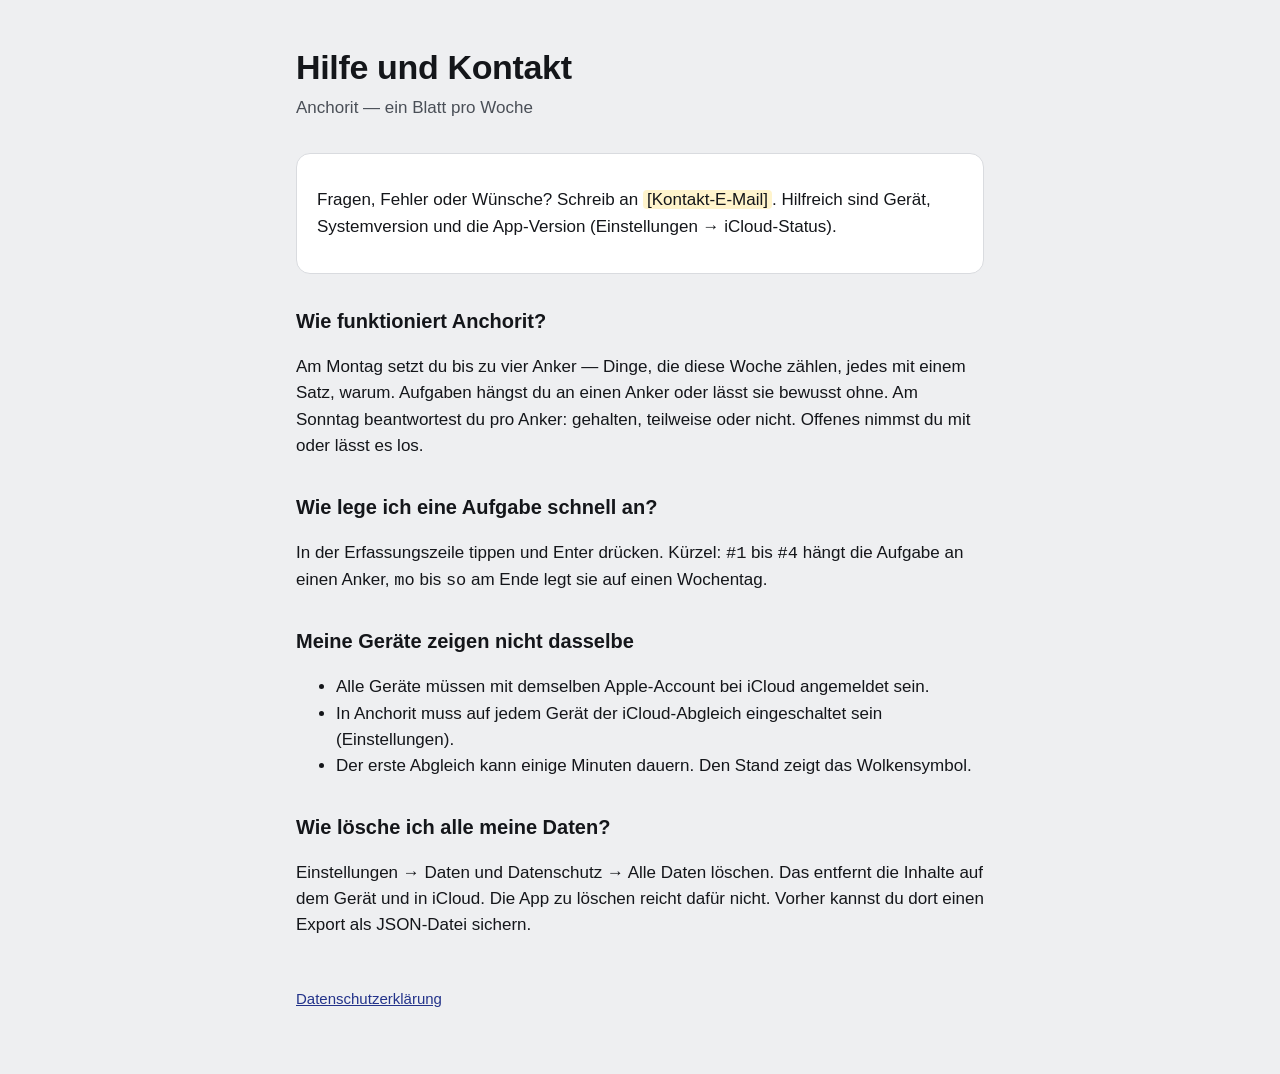
==== docs/support.html @ cf2c3e30 "Release-Prüfung: Datenschutz, Sync, Abläufe und App-Store-Unterlagen - Frisches Gerät überträgt nich" ====
<!doctype html>
<html lang="de">
<head>
<meta charset="utf-8">
<meta name="viewport" content="width=device-width, initial-scale=1">
<title>Anchorit · Hilfe und Kontakt</title>
<link rel="stylesheet" href="style.css">
</head>
<body>
<main>
<h1>Hilfe und Kontakt</h1>
<p class="meta">Anchorit — ein Blatt pro Woche</p>

<div class="card">
<p>Fragen, Fehler oder Wünsche? Schreib an <span class="todo">[Kontakt-E-Mail]</span>. Hilfreich sind Gerät, Systemversion und die App-Version (Einstellungen → iCloud-Status).</p>
</div>

<h2>Wie funktioniert Anchorit?</h2>
<p>Am Montag setzt du bis zu vier Anker — Dinge, die diese Woche zählen, jedes mit einem Satz, warum. Aufgaben hängst du an einen Anker oder lässt sie bewusst ohne. Am Sonntag beantwortest du pro Anker: gehalten, teilweise oder nicht. Offenes nimmst du mit oder lässt es los.</p>

<h2>Wie lege ich eine Aufgabe schnell an?</h2>
<p>In der Erfassungszeile tippen und Enter drücken. Kürzel: <code>#1</code> bis <code>#4</code> hängt die Aufgabe an einen Anker, <code>mo</code> bis <code>so</code> am Ende legt sie auf einen Wochentag.</p>

<h2>Meine Geräte zeigen nicht dasselbe</h2>
<ul>
<li>Alle Geräte müssen mit demselben Apple-Account bei iCloud angemeldet sein.</li>
<li>In Anchorit muss auf jedem Gerät der iCloud-Abgleich eingeschaltet sein (Einstellungen).</li>
<li>Der erste Abgleich kann einige Minuten dauern. Den Stand zeigt das Wolkensymbol.</li>
</ul>

<h2>Wie lösche ich alle meine Daten?</h2>
<p>Einstellungen → Daten und Datenschutz → Alle Daten löschen. Das entfernt die Inhalte auf dem Gerät und in iCloud. Die App zu löschen reicht dafür nicht. Vorher kannst du dort einen Export als JSON-Datei sichern.</p>

<footer><a href="datenschutz.html">Datenschutzerklärung</a></footer>
</main>
</body>
</html>
---- docs/style.css ----
:root { --ground:#EEEFF1; --card:#FFFFFF; --ink:#14161A; --ink2:#4A4F57; --line:#D9DBDF; --accent:#23338A; }
@media (prefers-color-scheme: dark) { :root { --ground:#111317; --card:#1A1D22; --ink:#ECEDEF; --ink2:#A9AEB6; --line:#2B2F36; --accent:#A9B4FF; } }
* { box-sizing: border-box; }
body { margin:0; background:var(--ground); color:var(--ink); font:17px/1.55 -apple-system, BlinkMacSystemFont, "SF Pro Text", "Helvetica Neue", sans-serif; }
main { max-width: 720px; margin: 0 auto; padding: 48px 16px 64px; }
h1 { font-size: 34px; line-height:1.15; margin: 0 0 8px; letter-spacing:-0.01em; }
h2 { font-size: 20px; margin: 32px 0 8px; }
p, li { color: var(--ink); }
.meta { color: var(--ink2); margin: 0 0 32px; }
.card { background: var(--card); border: 0.5px solid var(--line); border-radius: 14px; padding: 16px 20px; margin: 16px 0; }
a { color: var(--accent); }
.todo { background: #FFF4CC; color:#14161A; padding: 0 4px; border-radius: 4px; }
footer { margin-top: 48px; color: var(--ink2); font-size: 15px; }
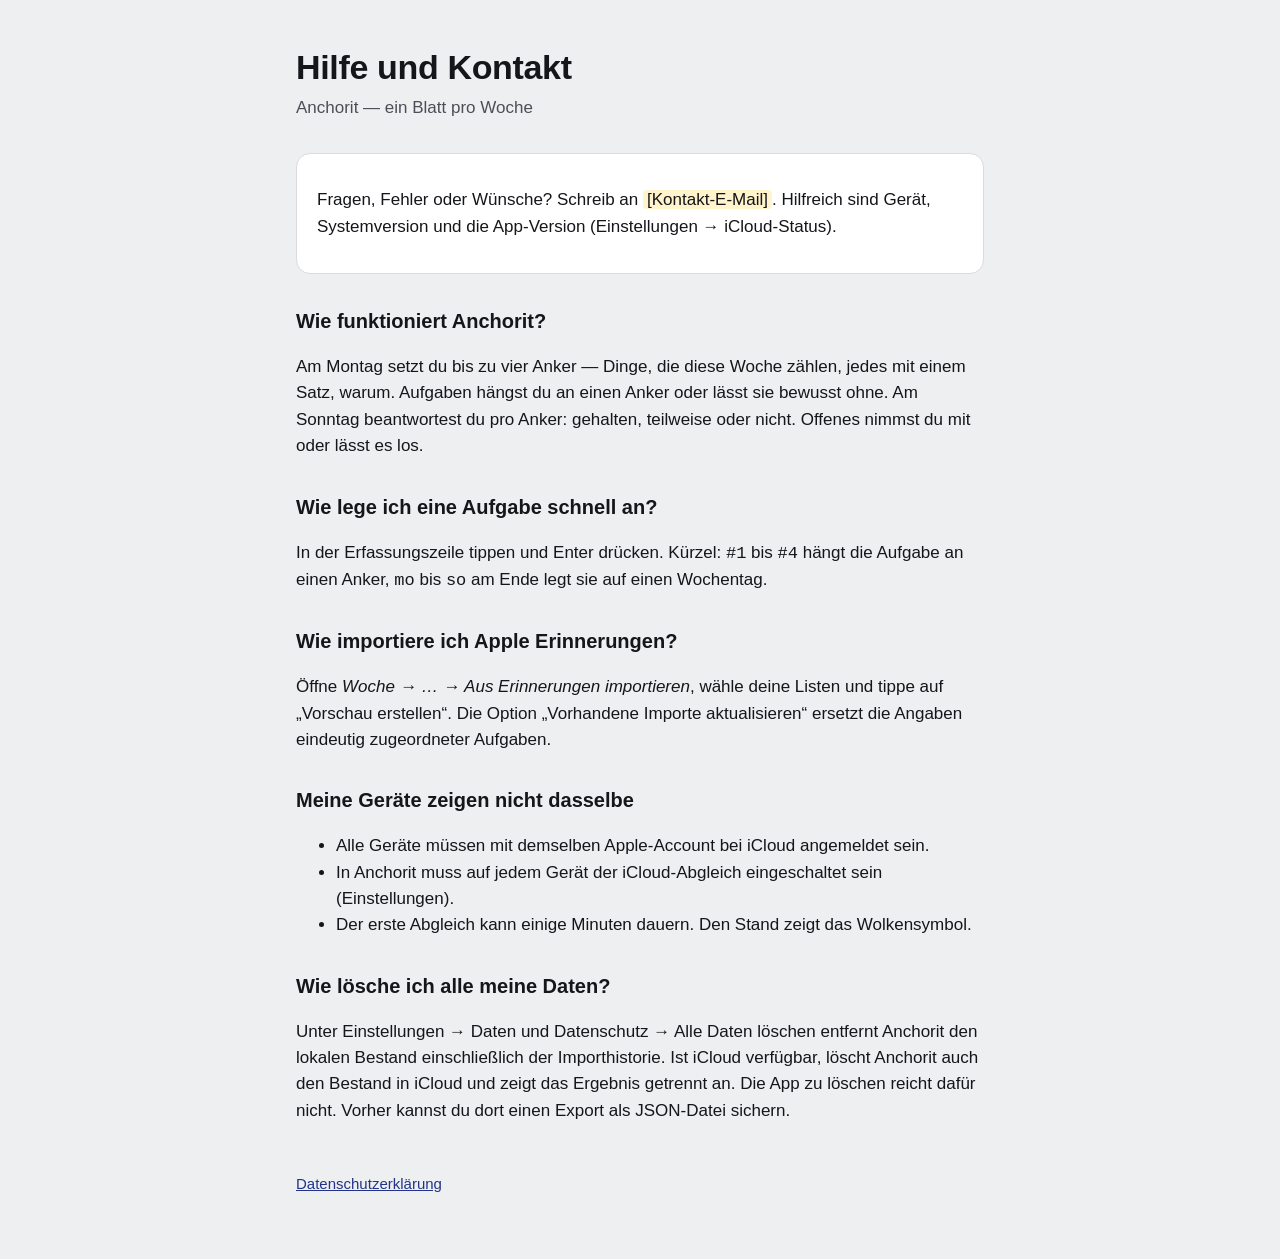
==== commit 37a21bfe: "App-Review vorbereiten und Erinnerungsimport erweitern" ====
--- a/docs/support.html
+++ b/docs/support.html
@@ -21,6 +21,9 @@
 <h2>Wie lege ich eine Aufgabe schnell an?</h2>
 <p>In der Erfassungszeile tippen und Enter drücken. Kürzel: <code>#1</code> bis <code>#4</code> hängt die Aufgabe an einen Anker, <code>mo</code> bis <code>so</code> am Ende legt sie auf einen Wochentag.</p>
 
+<h2>Wie importiere ich Apple Erinnerungen?</h2>
+<p>Öffne <em>Woche → … → Aus Erinnerungen importieren</em>, wähle deine Listen und tippe auf „Vorschau erstellen“. Die Option „Vorhandene Importe aktualisieren“ ersetzt die Angaben eindeutig zugeordneter Aufgaben.</p>
+
 <h2>Meine Geräte zeigen nicht dasselbe</h2>
 <ul>
 <li>Alle Geräte müssen mit demselben Apple-Account bei iCloud angemeldet sein.</li>
@@ -29,7 +32,7 @@
 </ul>
 
 <h2>Wie lösche ich alle meine Daten?</h2>
-<p>Einstellungen → Daten und Datenschutz → Alle Daten löschen. Das entfernt die Inhalte auf dem Gerät und in iCloud. Die App zu löschen reicht dafür nicht. Vorher kannst du dort einen Export als JSON-Datei sichern.</p>
+<p>Unter Einstellungen → Daten und Datenschutz → Alle Daten löschen entfernt Anchorit den lokalen Bestand einschließlich der Importhistorie. Ist iCloud verfügbar, löscht Anchorit auch den Bestand in iCloud und zeigt das Ergebnis getrennt an. Die App zu löschen reicht dafür nicht. Vorher kannst du dort einen Export als JSON-Datei sichern.</p>
 
 <footer><a href="datenschutz.html">Datenschutzerklärung</a></footer>
 </main>
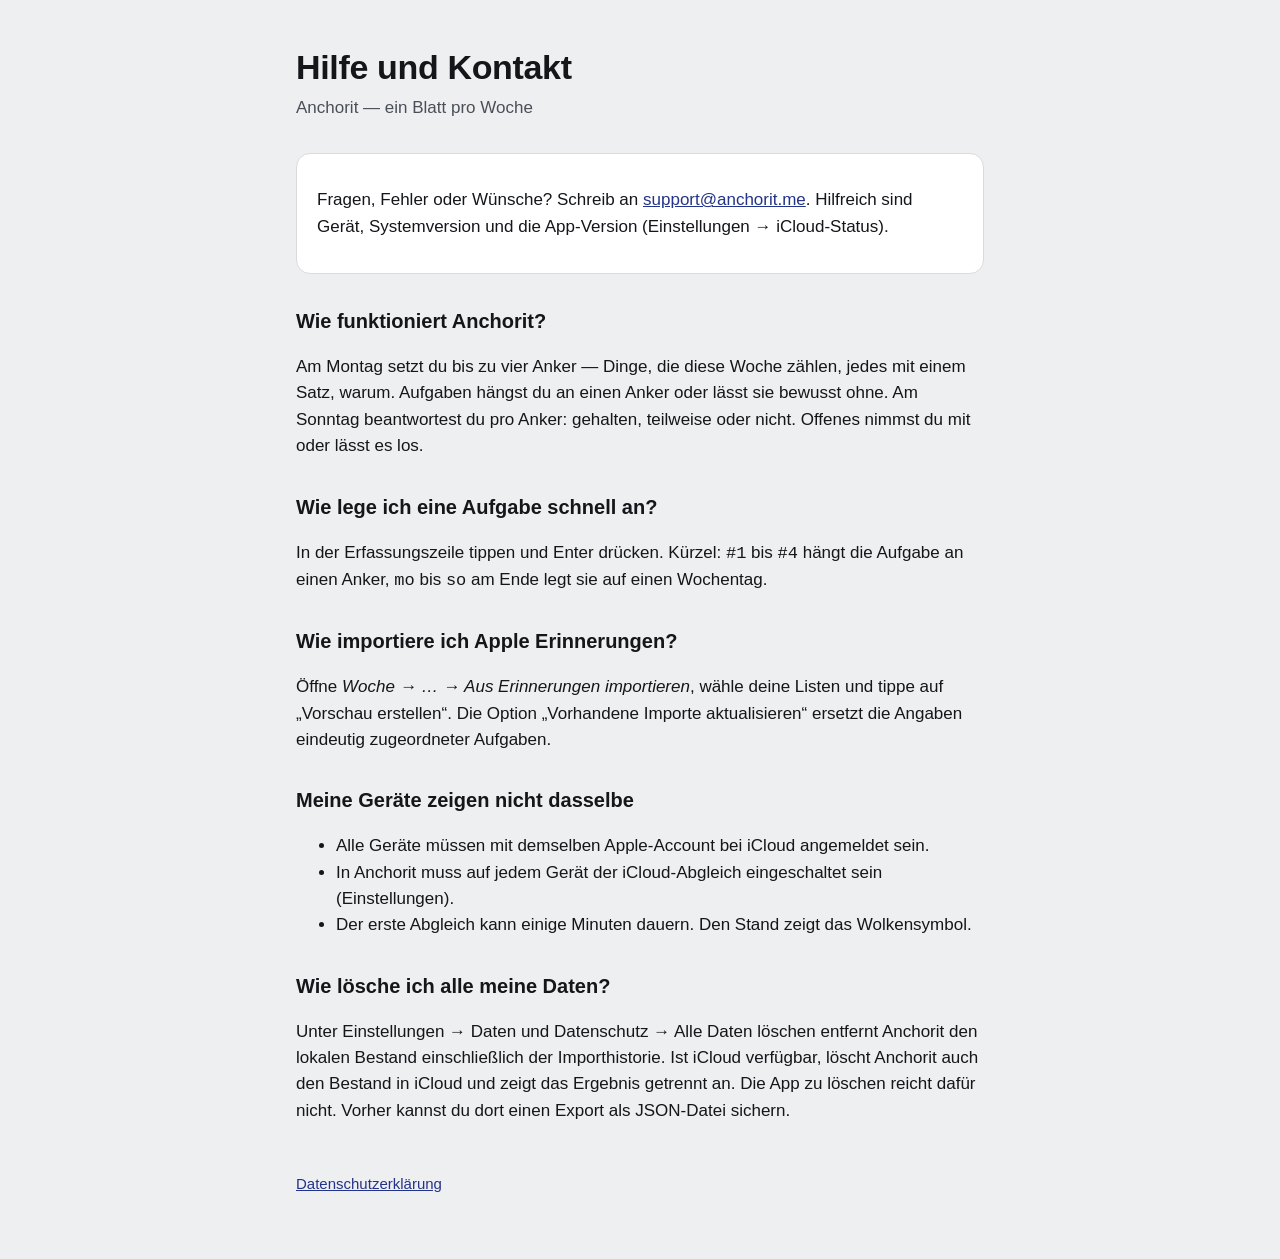
==== commit 301616e7: "Öffentliche Support-Adresse eintragen" ====
--- a/docs/support.html
+++ b/docs/support.html
@@ -12,7 +12,7 @@
 <p class="meta">Anchorit — ein Blatt pro Woche</p>
 
 <div class="card">
-<p>Fragen, Fehler oder Wünsche? Schreib an <span class="todo">[Kontakt-E-Mail]</span>. Hilfreich sind Gerät, Systemversion und die App-Version (Einstellungen → iCloud-Status).</p>
+<p>Fragen, Fehler oder Wünsche? Schreib an <a href="mailto:support@anchorit.me">support@anchorit.me</a>. Hilfreich sind Gerät, Systemversion und die App-Version (Einstellungen → iCloud-Status).</p>
 </div>
 
 <h2>Wie funktioniert Anchorit?</h2>
